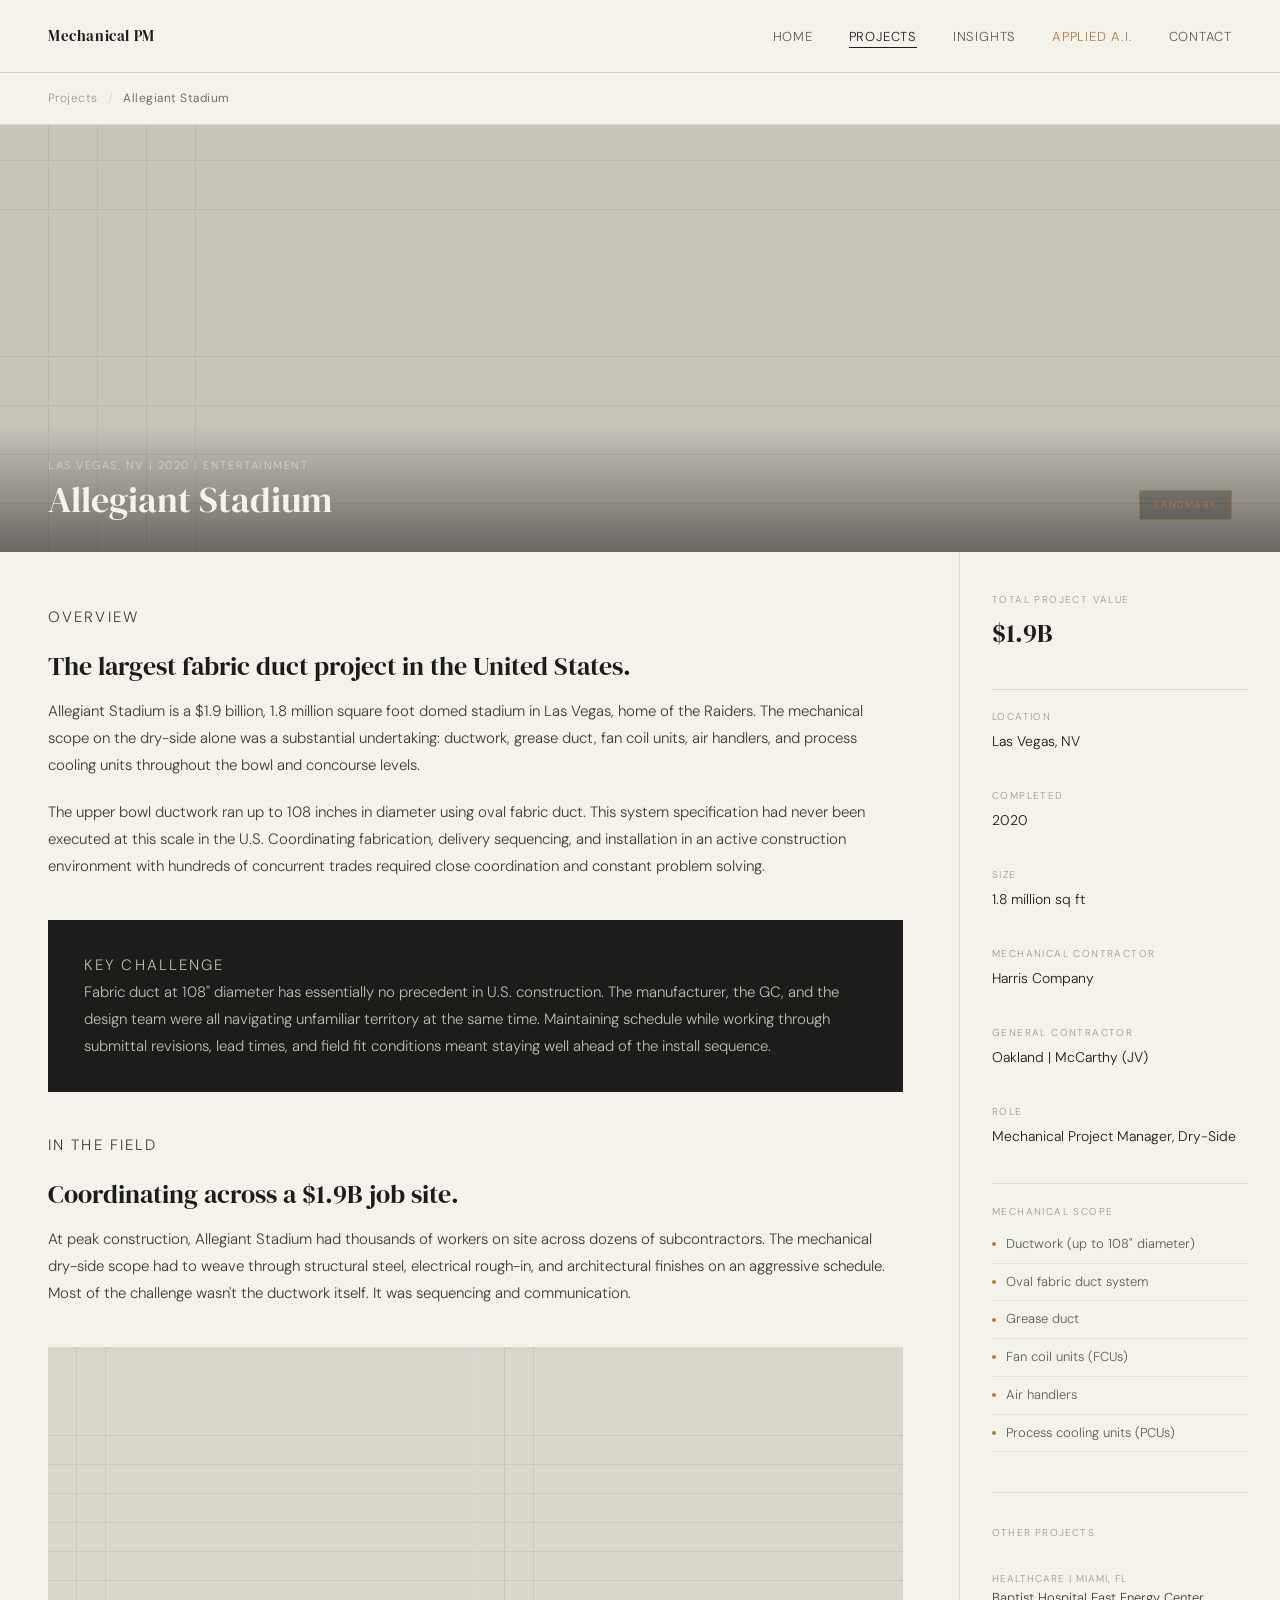
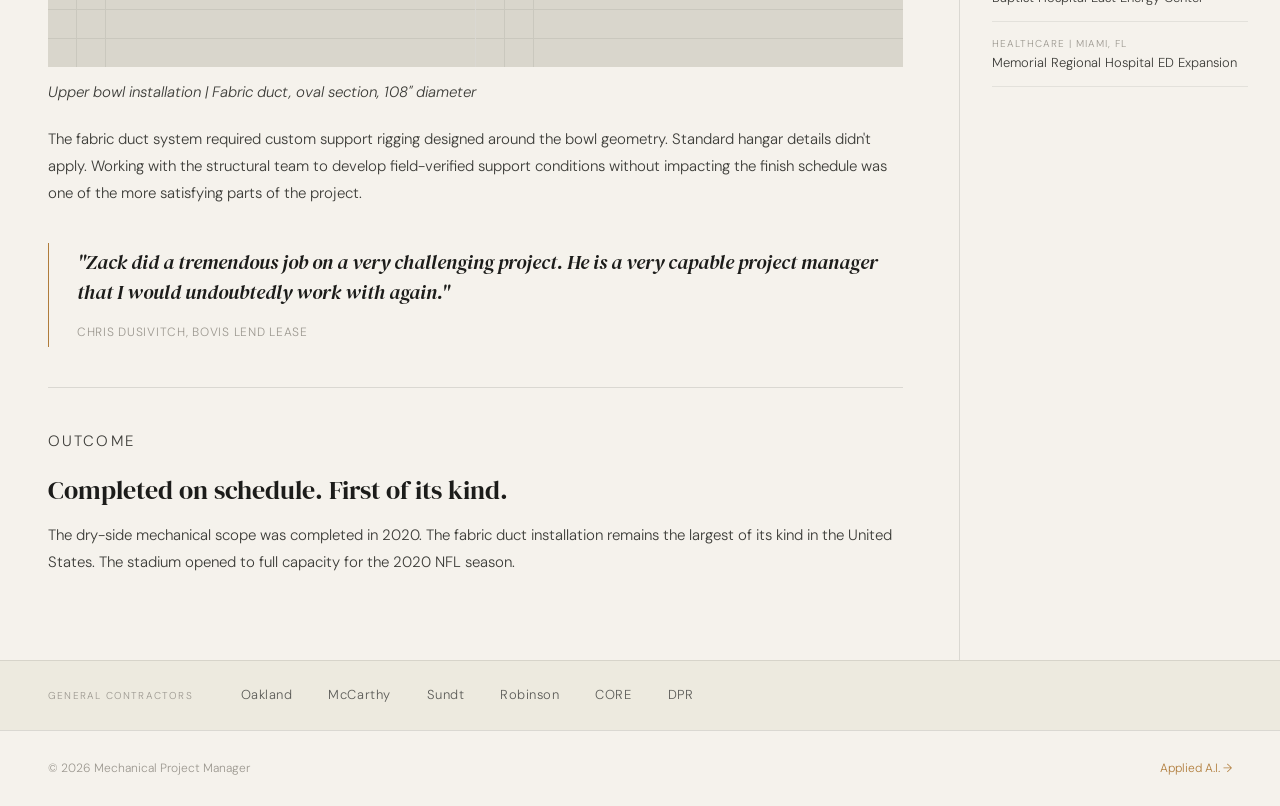
==== project-detail.html @ 7a2d96aa "Initial commit: Mechanical PM portfolio website - Homepage with hero, projects, insights, and bio - " ====
<!DOCTYPE html>
<html lang="en">
<head>
  <meta charset="UTF-8">
  <meta name="viewport" content="width=device-width, initial-scale=1.0">
  <title>Allegiant Stadium — Mechanical PM</title>
  <style>
@import url('https://fonts.googleapis.com/css2?family=DM+Serif+Display:ital@0;1&family=DM+Sans:wght@300;400;500&display=swap');

*, *::before, *::after { box-sizing: border-box; margin: 0; padding: 0; }

.mp-wrap {
  font-family: 'DM Sans', sans-serif;
  font-weight: 300;
  background: #F5F2EC;
  color: #1C1C1A;
  font-size: 15px;
  line-height: 1.6;
}

.mp-nav {
  display: flex;
  align-items: center;
  justify-content: space-between;
  padding: 24px 48px;
  border-bottom: 0.5px solid rgba(28,28,26,0.15);
}

.mp-logo {
  font-family: 'DM Serif Display', serif;
  font-size: 15px;
  letter-spacing: 0.04em;
  color: #1C1C1A;
}

.mp-nav-links {
  display: flex;
  gap: 36px;
  list-style: none;
}

.mp-nav-links a {
  text-decoration: none;
  color: #5C5C58;
  font-size: 13px;
  letter-spacing: 0.06em;
  text-transform: uppercase;
}

.mp-nav-links a.active { color: #1C1C1A; border-bottom: 0.5px solid #1C1C1A; padding-bottom: 2px; }
.mp-nav-links a.accent { color: #B07C3A; }

.mp-breadcrumb {
  padding: 16px 48px;
  border-bottom: 0.5px solid rgba(28,28,26,0.1);
  display: flex;
  align-items: center;
  gap: 10px;
  font-size: 12px;
  color: #9C9890;
  letter-spacing: 0.04em;
}

.mp-breadcrumb a { text-decoration: none; color: #9C9890; }
.mp-breadcrumb a:hover { color: #1C1C1A; }
.mp-breadcrumb-sep { opacity: 0.4; }
.mp-breadcrumb-current { color: #5C5C58; }

.mp-hero-image {
  width: 100%;
  aspect-ratio: 21/7;
  background: #C8C4BA;
  position: relative;
  overflow: hidden;
}

.mp-hero-grid {
  position: absolute;
  inset: 0;
  opacity: 0.07;
  background-image:
    repeating-linear-gradient(0deg, transparent, transparent 24px, #1C1C1A 24px, #1C1C1A 24.5px),
    repeating-linear-gradient(90deg, transparent, transparent 24px, #1C1C1A 24px, #1C1C1A 24.5px);
}

.mp-hero-overlay {
  position: absolute;
  bottom: 0; left: 0; right: 0;
  padding: 32px 48px;
  background: linear-gradient(to top, rgba(28,28,26,0.55) 0%, transparent 100%);
  display: flex;
  align-items: flex-end;
  justify-content: space-between;
}

.mp-hero-label {
  font-size: 11px;
  letter-spacing: 0.14em;
  text-transform: uppercase;
  color: rgba(245,242,236,0.6);
  margin-bottom: 6px;
}

.mp-hero-title {
  font-family: 'DM Serif Display', serif;
  font-size: 36px;
  color: #F5F2EC;
  font-weight: 400;
  line-height: 1.1;
}

.mp-hero-tag {
  font-size: 10px;
  letter-spacing: 0.12em;
  text-transform: uppercase;
  color: #B07C3A;
  border: 0.5px solid rgba(176,124,58,0.5);
  padding: 6px 14px;
  border-radius: 2px;
  align-self: flex-end;
  background: rgba(28,28,26,0.3);
}

.mp-content {
  display: grid;
  grid-template-columns: 1fr 320px;
  gap: 0;
  align-items: start;
}

.mp-main {
  padding: 52px 56px 64px 48px;
  border-right: 0.5px solid rgba(28,28,26,0.12);
}

.mp-section-label {
  font-size: 11px;
  letter-spacing: 0.14em;
  text-transform: uppercase;
  color: #B07C3A;
  margin-bottom: 14px;
}

.mp-main h2 {
  font-family: 'DM Serif Display', serif;
  font-size: 26px;
  color: #1C1C1A;
  font-weight: 400;
  margin-bottom: 16px;
  line-height: 1.2;
}

.mp-main p {
  font-size: 15px;
  color: #3C3C38;
  line-height: 1.8;
  margin-bottom: 20px;
}

.mp-divider-thin {
  height: 0.5px;
  background: rgba(28,28,26,0.12);
  margin: 40px 0;
}

.mp-challenge-block {
  background: #1C1C1A;
  padding: 32px 36px;
  margin: 40px 0;
}

.mp-challenge-label {
  font-size: 11px;
  letter-spacing: 0.14em;
  text-transform: uppercase;
  color: #B07C3A;
  margin-bottom: 12px;
}

.mp-challenge-block p {
  font-size: 15px;
  color: rgba(245,242,236,0.75);
  line-height: 1.8;
  margin: 0;
}

.mp-photo-grid-2col {
  display: grid;
  grid-template-columns: 1fr 1fr;
  gap: 1px;
  background: rgba(28,28,26,0.12);
  margin: 40px 0;
}

.mp-photo-thumb {
  aspect-ratio: 4/3;
  background: #D9D6CC;
  position: relative;
  overflow: hidden;
}

.mp-photo-thumb-grid {
  position: absolute;
  inset: 0;
  opacity: 0.07;
  background-image:
    repeating-linear-gradient(0deg, transparent, transparent 14px, #1C1C1A 14px, #1C1C1A 14.5px),
    repeating-linear-gradient(90deg, transparent, transparent 14px, #1C1C1A 14px, #1C1C1A 14.5px);
}

.mp-photo-caption {
  font-size: 11px;
  color: #9C9890;
  margin-top: -28px;
  margin-bottom: 32px;
  font-style: italic;
}

.mp-pull-quote {
  border-left: 1.5px solid #B07C3A;
  padding: 4px 0 4px 28px;
  margin: 36px 0;
}

.mp-pull-quote p {
  font-family: 'DM Serif Display', serif;
  font-size: 20px;
  color: #1C1C1A;
  font-style: italic;
  line-height: 1.5;
  margin-bottom: 12px;
}

.mp-pull-quote cite {
  font-size: 12px;
  color: #9C9890;
  letter-spacing: 0.06em;
  font-style: normal;
  text-transform: uppercase;
}

.mp-sidebar {
  padding: 40px 32px;
  position: sticky;
  top: 0;
}

.mp-spec-block {
  margin-bottom: 36px;
}

.mp-spec-label {
  font-size: 10px;
  letter-spacing: 0.14em;
  text-transform: uppercase;
  color: #9C9890;
  margin-bottom: 6px;
}

.mp-spec-value {
  font-size: 14px;
  color: #1C1C1A;
  line-height: 1.5;
}

.mp-spec-value.large {
  font-family: 'DM Serif Display', serif;
  font-size: 26px;
  font-weight: 400;
  color: #1C1C1A;
}

.mp-spec-divider {
  height: 0.5px;
  background: rgba(28,28,26,0.12);
  margin: 20px 0;
}

.mp-scope-list {
  list-style: none;
}

.mp-scope-list li {
  font-size: 13px;
  color: #5C5C58;
  padding: 8px 0;
  border-bottom: 0.5px solid rgba(28,28,26,0.08);
  display: flex;
  align-items: center;
  gap: 10px;
}

.mp-scope-dot {
  width: 4px;
  height: 4px;
  border-radius: 50%;
  background: #B07C3A;
  flex-shrink: 0;
}

.mp-nav-projects {
  margin-top: 40px;
  padding-top: 32px;
  border-top: 0.5px solid rgba(28,28,26,0.12);
}

.mp-nav-proj-label {
  font-size: 10px;
  letter-spacing: 0.12em;
  text-transform: uppercase;
  color: #9C9890;
  margin-bottom: 16px;
}

.mp-nav-proj-item {
  padding: 14px 0;
  border-bottom: 0.5px solid rgba(28,28,26,0.08);
  cursor: default;
}

.mp-nav-proj-item:hover .mp-nav-proj-name { color: #B07C3A; }

.mp-nav-proj-sector {
  font-size: 10px;
  letter-spacing: 0.1em;
  text-transform: uppercase;
  color: #9C9890;
  margin-bottom: 3px;
}

.mp-nav-proj-name {
  font-size: 13px;
  color: #3C3C38;
  transition: color 0.15s;
  line-height: 1.3;
}

.mp-gc-strip {
  padding: 24px 48px;
  background: #EDEADF;
  display: flex;
  align-items: center;
  gap: 48px;
  border-top: 0.5px solid rgba(28,28,26,0.1);
}

.mp-gc-label {
  font-size: 10px;
  letter-spacing: 0.12em;
  text-transform: uppercase;
  color: #9C9890;
  white-space: nowrap;
}

.mp-gc-names {
  display: flex;
  gap: 36px;
  flex-wrap: wrap;
}

.mp-gc-name {
  font-size: 13px;
  color: #5C5C58;
  letter-spacing: 0.04em;
}

.mp-footer {
  padding: 28px 48px;
  display: flex;
  justify-content: space-between;
  align-items: center;
  border-top: 0.5px solid rgba(28,28,26,0.12);
}

.mp-footer-copy {
  font-size: 12px;
  color: #9C9890;
}
  </style>
</head>
<body>

<div class="mp-wrap">

  <nav class="mp-nav">
    <a href="index.html" class="mp-logo" style="text-decoration: none; color: #1C1C1A;">Mechanical PM</a>
    <ul class="mp-nav-links">
      <li><a href="index.html">Home</a></li>
      <li><a href="projects.html" class="active">Projects</a></li>
      <li><a href="insights.html">Insights</a></li>
      <li><a href="applied-ai.html" class="accent">Applied A.I.</a></li>
      <li><a href="contact.html">Contact</a></li>
    </ul>
  </nav>

  <div class="mp-breadcrumb">
    <a href="projects.html">Projects</a>
    <span class="mp-breadcrumb-sep">/</span>
    <span class="mp-breadcrumb-current">Allegiant Stadium</span>
  </div>

  <div class="mp-hero-image">
    <div class="mp-hero-grid"></div>
    <div class="mp-hero-overlay">
      <div>
        <p class="mp-hero-label">Las Vegas, NV | 2020 | Entertainment</p>
        <p class="mp-hero-title">Allegiant Stadium</p>
      </div>
      <span class="mp-hero-tag">Landmark</span>
    </div>
  </div>

  <div class="mp-content">

    <div class="mp-main">

      <p class="mp-section-label">Overview</p>
      <h2>The largest fabric duct project in the United States.</h2>
      <p>
        Allegiant Stadium is a $1.9 billion, 1.8 million square foot domed stadium in Las Vegas, home of the Raiders. The mechanical scope on the dry-side alone was a substantial undertaking: ductwork, grease duct, fan coil units, air handlers, and process cooling units throughout the bowl and concourse levels.
      </p>
      <p>
        The upper bowl ductwork ran up to 108 inches in diameter using oval fabric duct. This system specification had never been executed at this scale in the U.S. Coordinating fabrication, delivery sequencing, and installation in an active construction environment with hundreds of concurrent trades required close coordination and constant problem solving.
      </p>

      <div class="mp-challenge-block">
        <p class="mp-challenge-label">Key challenge</p>
        <p>
          Fabric duct at 108" diameter has essentially no precedent in U.S. construction. The manufacturer, the GC, and the design team were all navigating unfamiliar territory at the same time. Maintaining schedule while working through submittal revisions, lead times, and field fit conditions meant staying well ahead of the install sequence.
        </p>
      </div>

      <p class="mp-section-label">In the field</p>
      <h2>Coordinating across a $1.9B job site.</h2>
      <p>
        At peak construction, Allegiant Stadium had thousands of workers on site across dozens of subcontractors. The mechanical dry-side scope had to weave through structural steel, electrical rough-in, and architectural finishes on an aggressive schedule. Most of the challenge wasn't the ductwork itself. It was sequencing and communication.
      </p>

      <div class="mp-photo-grid-2col">
        <div class="mp-photo-thumb"><div class="mp-photo-thumb-grid"></div></div>
        <div class="mp-photo-thumb"><div class="mp-photo-thumb-grid"></div></div>
      </div>
      <p class="mp-photo-caption">Upper bowl installation | Fabric duct, oval section, 108" diameter</p>

      <p>
        The fabric duct system required custom support rigging designed around the bowl geometry. Standard hangar details didn't apply. Working with the structural team to develop field-verified support conditions without impacting the finish schedule was one of the more satisfying parts of the project.
      </p>

      <div class="mp-pull-quote">
        <p>"Zack did a tremendous job on a very challenging project. He is a very capable project manager that I would undoubtedly work with again."</p>
        <cite>Chris Dusivitch, Bovis Lend Lease</cite>
      </div>

      <div class="mp-divider-thin"></div>

      <p class="mp-section-label">Outcome</p>
      <h2>Completed on schedule. First of its kind.</h2>
      <p>
        The dry-side mechanical scope was completed in 2020. The fabric duct installation remains the largest of its kind in the United States. The stadium opened to full capacity for the 2020 NFL season.
      </p>

    </div>

    <div class="mp-sidebar">

      <div class="mp-spec-block">
        <p class="mp-spec-label">Total project value</p>
        <p class="mp-spec-value large">$1.9B</p>
      </div>

      <div class="mp-spec-divider"></div>

      <div class="mp-spec-block">
        <p class="mp-spec-label">Location</p>
        <p class="mp-spec-value">Las Vegas, NV</p>
      </div>

      <div class="mp-spec-block">
        <p class="mp-spec-label">Completed</p>
        <p class="mp-spec-value">2020</p>
      </div>

      <div class="mp-spec-block">
        <p class="mp-spec-label">Size</p>
        <p class="mp-spec-value">1.8 million sq ft</p>
      </div>

      <div class="mp-spec-block">
        <p class="mp-spec-label">Mechanical contractor</p>
        <p class="mp-spec-value">Harris Company</p>
      </div>

      <div class="mp-spec-block">
        <p class="mp-spec-label">General contractor</p>
        <p class="mp-spec-value">Oakland | McCarthy (JV)</p>
      </div>

      <div class="mp-spec-block">
        <p class="mp-spec-label">Role</p>
        <p class="mp-spec-value">Mechanical Project Manager, Dry-Side</p>
      </div>

      <div class="mp-spec-divider"></div>

      <p class="mp-spec-label">Mechanical scope</p>
      <ul class="mp-scope-list">
        <li><span class="mp-scope-dot"></span>Ductwork (up to 108" diameter)</li>
        <li><span class="mp-scope-dot"></span>Oval fabric duct system</li>
        <li><span class="mp-scope-dot"></span>Grease duct</li>
        <li><span class="mp-scope-dot"></span>Fan coil units (FCUs)</li>
        <li><span class="mp-scope-dot"></span>Air handlers</li>
        <li><span class="mp-scope-dot"></span>Process cooling units (PCUs)</li>
      </ul>

      <div class="mp-nav-projects">
        <p class="mp-nav-proj-label">Other projects</p>
        <div class="mp-nav-proj-item">
          <p class="mp-nav-proj-sector">Healthcare | Miami, FL</p>
          <p class="mp-nav-proj-name">Baptist Hospital East Energy Center</p>
        </div>
        <div class="mp-nav-proj-item">
          <p class="mp-nav-proj-sector">Healthcare | Miami, FL</p>
          <p class="mp-nav-proj-name">Memorial Regional Hospital ED Expansion</p>
        </div>
      </div>

    </div>

  </div>

  <div class="mp-gc-strip">
    <span class="mp-gc-label">General contractors</span>
    <div class="mp-gc-names">
      <span class="mp-gc-name">Oakland</span>
      <span class="mp-gc-name">McCarthy</span>
      <span class="mp-gc-name">Sundt</span>
      <span class="mp-gc-name">Robinson</span>
      <span class="mp-gc-name">CORE</span>
      <span class="mp-gc-name">DPR</span>
    </div>
  </div>

  <footer class="mp-footer">
    <span class="mp-footer-copy">© 2026 Mechanical Project Manager</span>
    <span class="mp-footer-copy" style="color:#B07C3A;">Applied A.I. &rarr;</span>
  </footer>

</div>

</body>
</html>
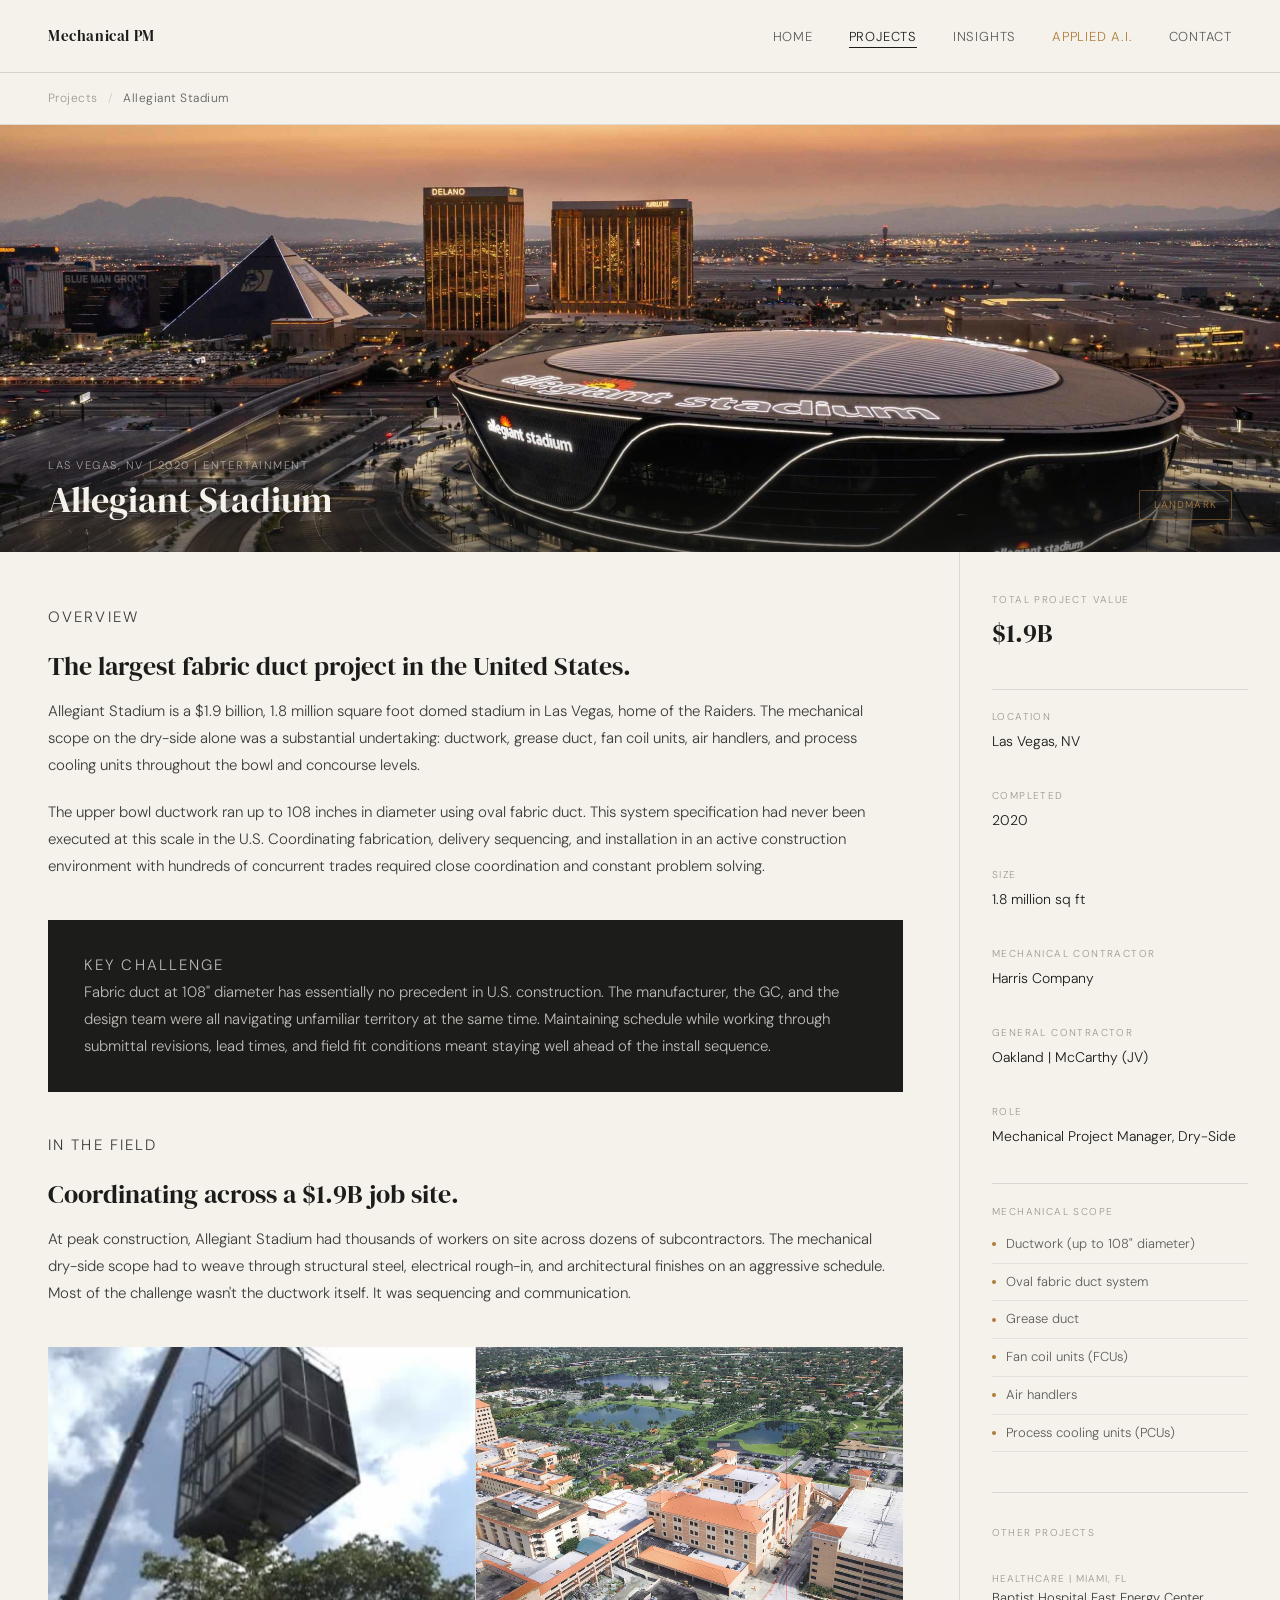
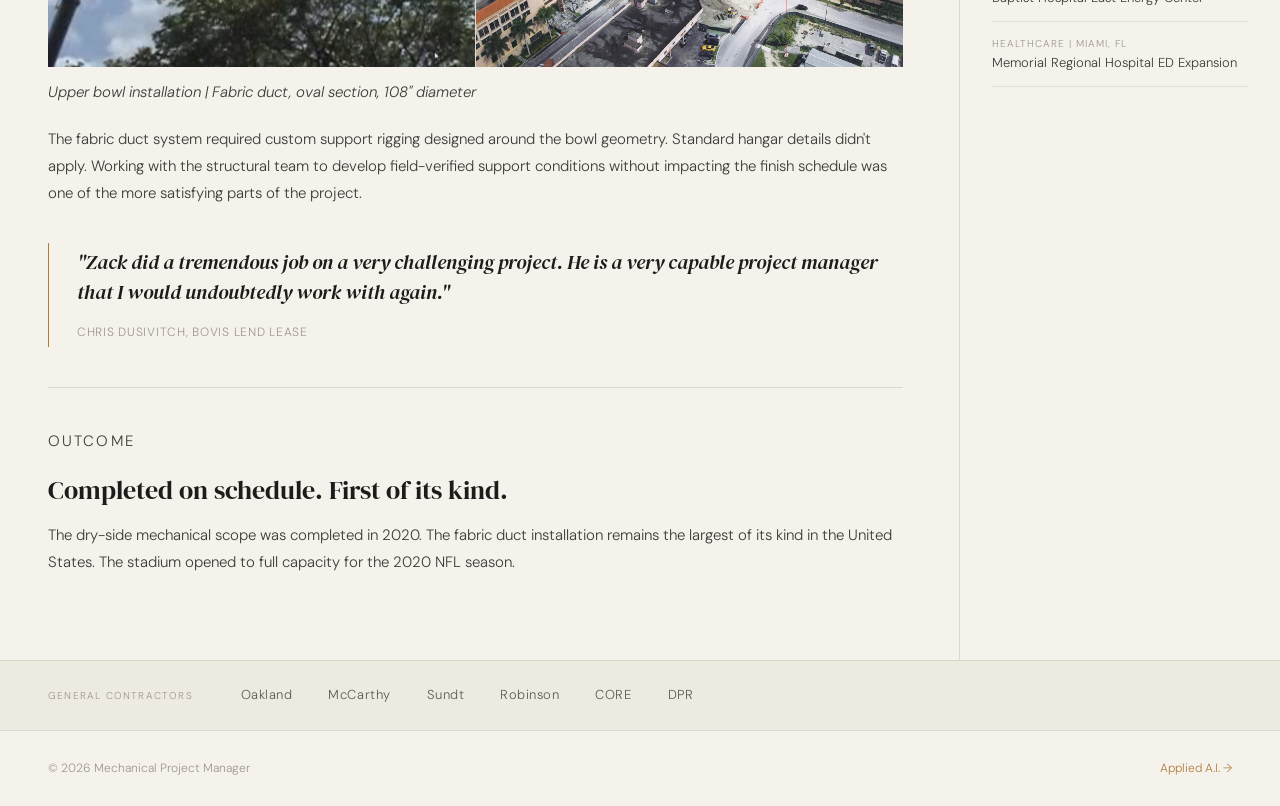
==== commit 7d8e3de1: "Add project images to projects.html and project-detail.html Updated: - projects.html: Added images t" ====
--- a/project-detail.html
+++ b/project-detail.html
@@ -400,7 +400,7 @@
   </div>
 
   <div class="mp-hero-image">
-    <div class="mp-hero-grid"></div>
+    <img src="images/raiders-stadium.jpg" alt="Allegiant Stadium" style="width: 100%; height: 100%; object-fit: cover;">
     <div class="mp-hero-overlay">
       <div>
         <p class="mp-hero-label">Las Vegas, NV | 2020 | Entertainment</p>
@@ -437,8 +437,12 @@
       </p>
 
       <div class="mp-photo-grid-2col">
-        <div class="mp-photo-thumb"><div class="mp-photo-thumb-grid"></div></div>
-        <div class="mp-photo-thumb"><div class="mp-photo-thumb-grid"></div></div>
+        <div class="mp-photo-thumb">
+          <img src="images/baptist-energy-center.jpg" alt="Upper bowl installation" style="width: 100%; height: 100%; object-fit: cover;">
+        </div>
+        <div class="mp-photo-thumb">
+          <img src="images/baptist-hospital-tower.jpg" alt="Fabric duct installation" style="width: 100%; height: 100%; object-fit: cover;">
+        </div>
       </div>
       <p class="mp-photo-caption">Upper bowl installation | Fabric duct, oval section, 108" diameter</p>
 
